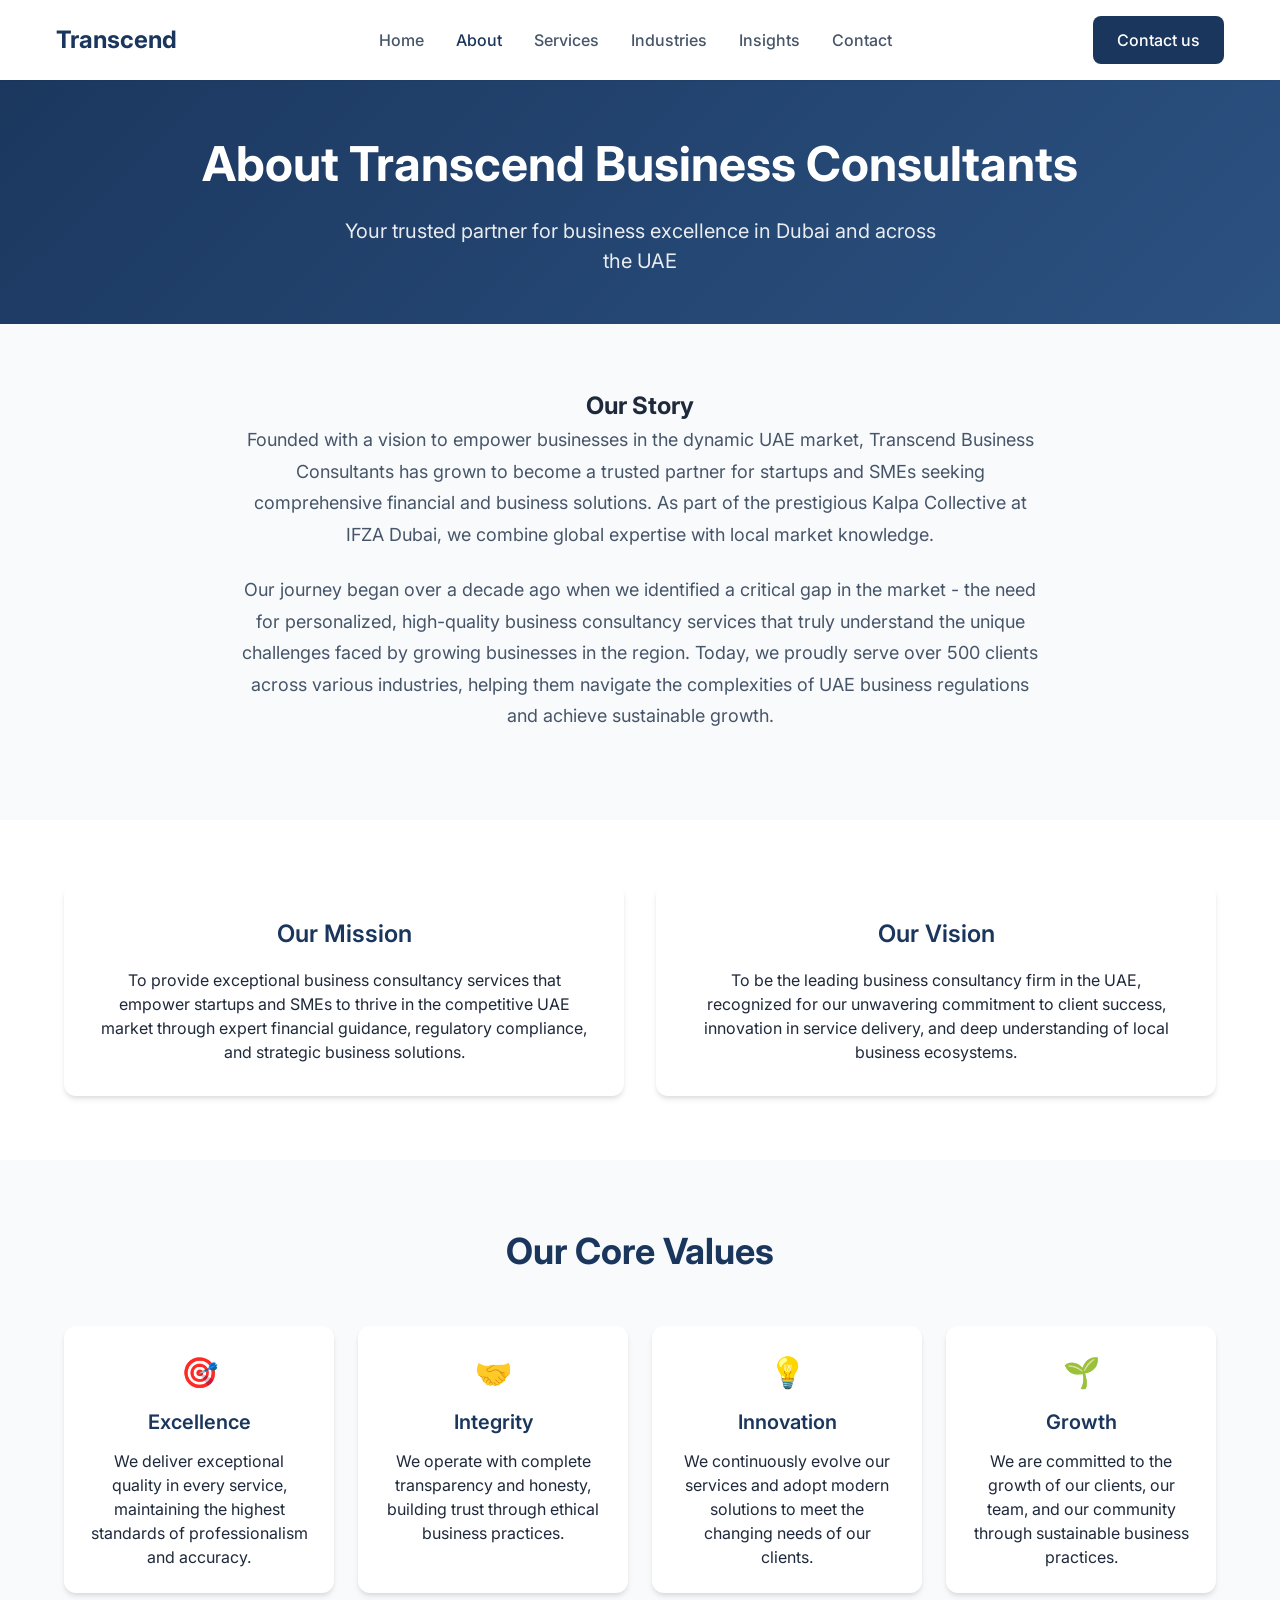
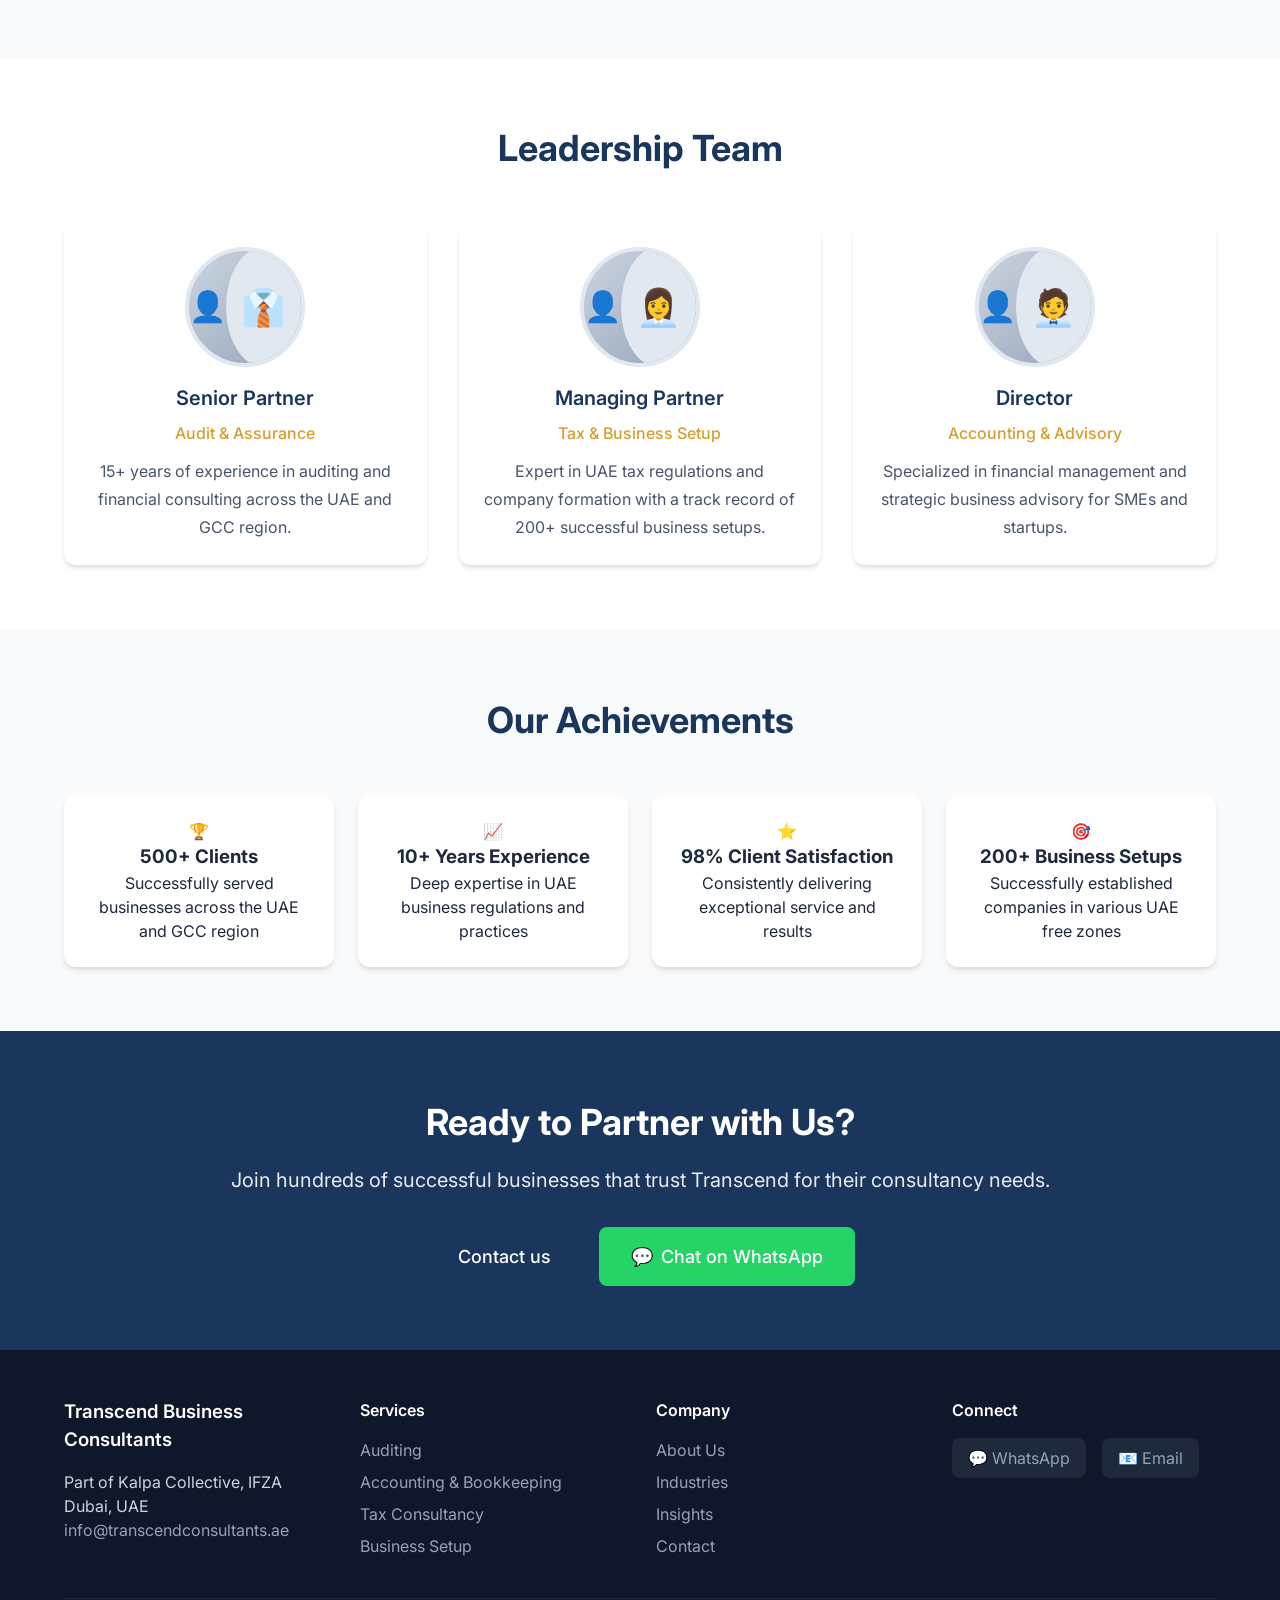
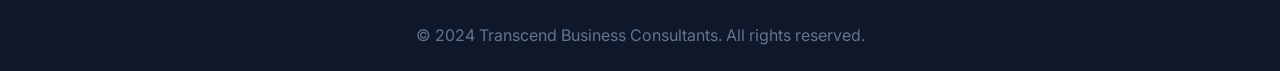
==== about.html @ 39ca87af "Initial commit - Transcend Business Consultants website" ====
<!DOCTYPE html>
<html lang="en">
<head>
    <meta charset="UTF-8">
    <meta name="viewport" content="width=device-width, initial-scale=1.0">
    <title>About Us - Transcend Business Consultants</title>
    <meta name="description" content="Learn about Transcend Business Consultants - your trusted partner for auditing, accounting, tax consultancy, and business setup services in Dubai, UAE.">
    <link rel="stylesheet" href="styles.css">
    <link rel="preconnect" href="https://fonts.googleapis.com">
    <link rel="preconnect" href="https://fonts.gstatic.com" crossorigin>
    <link href="https://fonts.googleapis.com/css2?family=Inter:wght@300;400;500;600;700&display=swap" rel="stylesheet">
</head>
<body>
    <header class="header">
        <nav class="nav">
            <div class="nav-container">
                <div class="nav-logo">
                    <a href="index.html">Transcend</a>
                </div>
                <ul class="nav-menu">
                    <li><a href="index.html" class="nav-link">Home</a></li>
                    <li><a href="about.html" class="nav-link active">About</a></li>
                    <li><a href="services.html" class="nav-link">Services</a></li>
                    <li><a href="industries.html" class="nav-link">Industries</a></li>
                    <li><a href="insights.html" class="nav-link">Insights</a></li>
                    <li><a href="contact.html" class="nav-link">Contact</a></li>
                </ul>
                <div class="nav-cta">
                    <a href="contact.html" class="btn btn-primary">Contact us</a>
                </div>
                <div class="nav-toggle">
                    <span></span>
                    <span></span>
                    <span></span>
                </div>
            </div>
        </nav>
    </header>

    <main>
        <section class="page-hero">
            <div class="container">
                <h1 class="page-title">About Transcend Business Consultants</h1>
                <p class="page-subtitle">Your trusted partner for business excellence in Dubai and across the UAE</p>
            </div>
        </section>

        <section class="about-story">
            <div class="container">
                <div class="about-content">
                    <h2>Our Story</h2>
                    <p>Founded with a vision to empower businesses in the dynamic UAE market, Transcend Business Consultants has grown to become a trusted partner for startups and SMEs seeking comprehensive financial and business solutions. As part of the prestigious Kalpa Collective at IFZA Dubai, we combine global expertise with local market knowledge.</p>
                    <p>Our journey began over a decade ago when we identified a critical gap in the market - the need for personalized, high-quality business consultancy services that truly understand the unique challenges faced by growing businesses in the region. Today, we proudly serve over 500 clients across various industries, helping them navigate the complexities of UAE business regulations and achieve sustainable growth.</p>
                </div>
            </div>
        </section>

        <section class="mission-vision">
            <div class="container">
                <div class="mission-vision-grid">
                    <div class="mission-card">
                        <h3>Our Mission</h3>
                        <p>To provide exceptional business consultancy services that empower startups and SMEs to thrive in the competitive UAE market through expert financial guidance, regulatory compliance, and strategic business solutions.</p>
                    </div>
                    <div class="vision-card">
                        <h3>Our Vision</h3>
                        <p>To be the leading business consultancy firm in the UAE, recognized for our unwavering commitment to client success, innovation in service delivery, and deep understanding of local business ecosystems.</p>
                    </div>
                </div>
            </div>
        </section>

        <section class="values">
            <div class="container">
                <h2 class="section-title">Our Core Values</h2>
                <div class="values-grid">
                    <div class="value-card">
                        <div class="value-icon">🎯</div>
                        <h3>Excellence</h3>
                        <p>We deliver exceptional quality in every service, maintaining the highest standards of professionalism and accuracy.</p>
                    </div>
                    <div class="value-card">
                        <div class="value-icon">🤝</div>
                        <h3>Integrity</h3>
                        <p>We operate with complete transparency and honesty, building trust through ethical business practices.</p>
                    </div>
                    <div class="value-card">
                        <div class="value-icon">💡</div>
                        <h3>Innovation</h3>
                        <p>We continuously evolve our services and adopt modern solutions to meet the changing needs of our clients.</p>
                    </div>
                    <div class="value-card">
                        <div class="value-icon">🌱</div>
                        <h3>Growth</h3>
                        <p>We are committed to the growth of our clients, our team, and our community through sustainable business practices.</p>
                    </div>
                </div>
            </div>
        </section>

        <section class="team">
            <div class="container">
                <h2 class="section-title">Leadership Team</h2>
                <div class="team-grid">
                    <div class="team-member">
                        <div class="member-photo">
                            <div class="photo-placeholder">👔</div>
                        </div>
                        <h3>Senior Partner</h3>
                        <p class="member-title">Audit & Assurance</p>
                        <p class="member-bio">15+ years of experience in auditing and financial consulting across the UAE and GCC region.</p>
                    </div>
                    <div class="team-member">
                        <div class="member-photo">
                            <div class="photo-placeholder">👩‍💼</div>
                        </div>
                        <h3>Managing Partner</h3>
                        <p class="member-title">Tax & Business Setup</p>
                        <p class="member-bio">Expert in UAE tax regulations and company formation with a track record of 200+ successful business setups.</p>
                    </div>
                    <div class="team-member">
                        <div class="member-photo">
                            <div class="photo-placeholder">🧑‍💼</div>
                        </div>
                        <h3>Director</h3>
                        <p class="member-title">Accounting & Advisory</p>
                        <p class="member-bio">Specialized in financial management and strategic business advisory for SMEs and startups.</p>
                    </div>
                </div>
            </div>
        </section>

        <section class="achievements">
            <div class="container">
                <h2 class="section-title">Our Achievements</h2>
                <div class="achievements-grid">
                    <div class="achievement">
                        <div class="achievement-icon">🏆</div>
                        <h3>500+ Clients</h3>
                        <p>Successfully served businesses across the UAE and GCC region</p>
                    </div>
                    <div class="achievement">
                        <div class="achievement-icon">📈</div>
                        <h3>10+ Years Experience</h3>
                        <p>Deep expertise in UAE business regulations and practices</p>
                    </div>
                    <div class="achievement">
                        <div class="achievement-icon">⭐</div>
                        <h3>98% Client Satisfaction</h3>
                        <p>Consistently delivering exceptional service and results</p>
                    </div>
                    <div class="achievement">
                        <div class="achievement-icon">🎯</div>
                        <h3>200+ Business Setups</h3>
                        <p>Successfully established companies in various UAE free zones</p>
                    </div>
                </div>
            </div>
        </section>

        <section class="cta-section">
            <div class="container">
                <div class="cta-content">
                    <h2>Ready to Partner with Us?</h2>
                    <p>Join hundreds of successful businesses that trust Transcend for their consultancy needs.</p>
                    <div class="cta-buttons">
                        <a href="contact.html" class="btn btn-primary btn-large">Contact us</a>
                        <a href="https://wa.me/971508720841" class="btn btn-whatsapp btn-large" target="_blank">
                            <span class="whatsapp-icon">💬</span> Chat on WhatsApp
                        </a>
                    </div>
                </div>
            </div>
        </section>
    </main>

    <footer class="footer">
        <div class="container">
            <div class="footer-content">
                <div class="footer-section">
                    <h3>Transcend Business Consultants</h3>
                    <p>Part of Kalpa Collective, IFZA<br>Dubai, UAE</p>
                    <div class="footer-contact">
                        <a href="mailto:info@transcendconsultants.ae">info@transcendconsultants.ae</a>
                    </div>
                </div>
                <div class="footer-section">
                    <h4>Services</h4>
                    <ul>
                        <li><a href="services.html#auditing">Auditing</a></li>
                        <li><a href="services.html#accounting">Accounting & Bookkeeping</a></li>
                        <li><a href="services.html#tax">Tax Consultancy</a></li>
                        <li><a href="services.html#business-setup">Business Setup</a></li>
                    </ul>
                </div>
                <div class="footer-section">
                    <h4>Company</h4>
                    <ul>
                        <li><a href="about.html">About Us</a></li>
                        <li><a href="industries.html">Industries</a></li>
                        <li><a href="insights.html">Insights</a></li>
                        <li><a href="contact.html">Contact</a></li>
                    </ul>
                </div>
                <div class="footer-section">
                    <h4>Connect</h4>
                    <div class="social-links">
                        <a href="https://wa.me/971508720841" class="social-link" target="_blank">💬 WhatsApp</a>
                        <a href="mailto:info@transcendconsultants.ae" class="social-link">📧 Email</a>
                    </div>
                </div>
            </div>
            <div class="footer-bottom">
                <p>&copy; 2024 Transcend Business Consultants. All rights reserved.</p>
            </div>
        </div>
    </footer>

    <script src="script.js"></script>
</body>
</html>
---- styles.css ----
/* Design System - Transcend Business Consultants */

/* CSS Variables */
:root {
  /* Colors - Premium Corporate Palette */
  --primary-color: #1a365d; /* Deep blue - professional and trustworthy */
  --primary-light: #2c5282;
  --primary-dark: #0f1e3d;
  
  --secondary-color: #d69e2e; /* Gold accent - premium quality */
  --secondary-light: #f7d060;
  --secondary-dark: #b7791f;
  
  --neutral-50: #f8fafc;
  --neutral-100: #f1f5f9;
  --neutral-200: #e2e8f0;
  --neutral-300: #cbd5e1;
  --neutral-400: #94a3b8;
  --neutral-500: #64748b;
  --neutral-600: #475569;
  --neutral-700: #334155;
  --neutral-800: #1e293b;
  --neutral-900: #0f172a;
  
  --white: #ffffff;
  --black: #000000;
  
  /* Typography */
  --font-family: 'Inter', -apple-system, BlinkMacSystemFont, 'Segoe UI', Roboto, sans-serif;
  
  --font-size-xs: 0.75rem;    /* 12px */
  --font-size-sm: 0.875rem;   /* 14px */
  --font-size-base: 1rem;     /* 16px */
  --font-size-lg: 1.125rem;   /* 18px */
  --font-size-xl: 1.25rem;    /* 20px */
  --font-size-2xl: 1.5rem;    /* 24px */
  --font-size-3xl: 1.875rem;  /* 30px */
  --font-size-4xl: 2.25rem;   /* 36px */
  --font-size-5xl: 3rem;      /* 48px */
  --font-size-6xl: 3.75rem;   /* 60px */
  
  --font-weight-light: 300;
  --font-weight-normal: 400;
  --font-weight-medium: 500;
  --font-weight-semibold: 600;
  --font-weight-bold: 700;
  
  --line-height-tight: 1.25;
  --line-height-normal: 1.5;
  --line-height-relaxed: 1.75;
  
  /* Spacing */
  --space-1: 0.25rem;   /* 4px */
  --space-2: 0.5rem;    /* 8px */
  --space-3: 0.75rem;   /* 12px */
  --space-4: 1rem;      /* 16px */
  --space-5: 1.25rem;   /* 20px */
  --space-6: 1.5rem;    /* 24px */
  --space-8: 2rem;      /* 32px */
  --space-10: 2.5rem;   /* 40px */
  --space-12: 3rem;     /* 48px */
  --space-16: 4rem;     /* 64px */
  --space-20: 5rem;     /* 80px */
  --space-24: 6rem;     /* 96px */
  
  /* Border Radius */
  --radius-sm: 0.25rem;
  --radius-md: 0.5rem;
  --radius-lg: 0.75rem;
  --radius-xl: 1rem;
  
  /* Shadows */
  --shadow-sm: 0 1px 2px 0 rgba(0, 0, 0, 0.05);
  --shadow-md: 0 4px 6px -1px rgba(0, 0, 0, 0.1), 0 2px 4px -1px rgba(0, 0, 0, 0.06);
  --shadow-lg: 0 10px 15px -3px rgba(0, 0, 0, 0.1), 0 4px 6px -2px rgba(0, 0, 0, 0.05);
  --shadow-xl: 0 20px 25px -5px rgba(0, 0, 0, 0.1), 0 10px 10px -5px rgba(0, 0, 0, 0.04);
  
  /* Transitions */
  --transition-fast: 150ms ease-in-out;
  --transition-normal: 250ms ease-in-out;
  --transition-slow: 350ms ease-in-out;
}

/* Reset and Base Styles */
* {
  margin: 0;
  padding: 0;
  box-sizing: border-box;
}

html {
  scroll-behavior: smooth;
}

body {
  font-family: var(--font-family);
  font-size: var(--font-size-base);
  font-weight: var(--font-weight-normal);
  line-height: var(--line-height-normal);
  color: var(--neutral-800);
  background-color: var(--white);
}

/* Container */
.container {
  max-width: 1200px;
  margin: 0 auto;
  padding: 0 var(--space-4);
}

/* Header & Navigation */
.header {
  background: var(--white);
  box-shadow: var(--shadow-sm);
  position: fixed;
  top: 0;
  left: 0;
  right: 0;
  z-index: 1000;
}

.nav {
  padding: var(--space-4) 0;
}

.nav-container {
  max-width: 1200px;
  margin: 0 auto;
  padding: 0 var(--space-4);
  display: flex;
  align-items: center;
  justify-content: space-between;
}

.nav-logo a {
  font-size: var(--font-size-2xl);
  font-weight: var(--font-weight-bold);
  color: var(--primary-color);
  text-decoration: none;
}

.nav-menu {
  display: flex;
  list-style: none;
  gap: var(--space-8);
}

.nav-link {
  color: var(--neutral-600);
  text-decoration: none;
  font-weight: var(--font-weight-medium);
  transition: color var(--transition-fast);
}

.nav-link:hover,
.nav-link.active {
  color: var(--primary-color);
}

.nav-cta {
  display: none;
}

.nav-toggle {
  display: none;
  flex-direction: column;
  gap: var(--space-1);
  cursor: pointer;
}

.nav-toggle span {
  width: 24px;
  height: 2px;
  background: var(--neutral-700);
  transition: all var(--transition-fast);
}

/* Buttons */
.btn {
  display: inline-flex;
  align-items: center;
  justify-content: center;
  padding: var(--space-3) var(--space-6);
  border-radius: var(--radius-md);
  font-weight: var(--font-weight-medium);
  text-decoration: none;
  transition: all var(--transition-normal);
  cursor: pointer;
  border: none;
  font-size: var(--font-size-base);
}

.btn-primary {
  background: var(--primary-color);
  color: var(--white);
}

.btn-primary:hover {
  background: var(--primary-light);
  transform: translateY(-1px);
  box-shadow: var(--shadow-md);
}

.btn-outline {
  background: transparent;
  color: var(--white);
  border: 2px solid var(--white);
  text-shadow: 1px 1px 2px rgba(0, 0, 0, 0.5);
}

.btn-outline:hover {
  background: var(--white);
  color: var(--primary-color);
  text-shadow: none;
}

.btn-whatsapp {
  background: #25d366;
  color: var(--white);
}

.btn-whatsapp:hover {
  background: #128c7e;
  transform: translateY(-1px);
  box-shadow: var(--shadow-md);
}

.btn-large {
  padding: var(--space-4) var(--space-8);
  font-size: var(--font-size-lg);
}

.whatsapp-icon {
  margin-right: var(--space-2);
}

/* Hero Section with Background Image */
.hero {
  position: relative;
  padding: calc(var(--space-24) + var(--space-8)) 0 var(--space-16);
  min-height: 600px;
  display: flex;
  align-items: center;
}

.hero-background {
  position: absolute;
  top: 0;
  left: 0;
  right: 0;
  bottom: 0;
  z-index: -2;
}

.hero-image {
  width: 100%;
  height: 100%;
  object-fit: cover;
  position: absolute;
  top: 0;
  left: 0;
}

/* Fallback for missing hero image */
.hero-background:not(:has(.hero-image)) {
  background: linear-gradient(135deg, var(--primary-color) 0%, var(--primary-light) 100%);
}

.hero-overlay {
  position: absolute;
  top: 0;
  left: 0;
  right: 0;
  bottom: 0;
  background: linear-gradient(135deg, rgba(0, 0, 0, 0.7) 0%, rgba(0, 0, 0, 0.5) 100%);
  z-index: -1;
}

.hero-content {
  text-align: center;
  margin-bottom: var(--space-12);
  position: relative;
  z-index: 2;
}

.hero-title {
  font-size: var(--font-size-5xl);
  font-weight: var(--font-weight-bold);
  color: var(--white);
  line-height: var(--line-height-tight);
  margin-bottom: var(--space-6);
  max-width: 800px;
  margin-left: auto;
  margin-right: auto;
  text-shadow: 2px 2px 4px rgba(0, 0, 0, 0.5);
}

.hero-subtitle {
  font-size: var(--font-size-xl);
  color: var(--white);
  line-height: var(--line-height-relaxed);
  margin-bottom: var(--space-8);
  max-width: 600px;
  margin-left: auto;
  margin-right: auto;
  text-shadow: 1px 1px 2px rgba(0, 0, 0, 0.5);
}

.hero-cta {
  display: flex;
  gap: var(--space-4);
  justify-content: center;
  flex-wrap: wrap;
}

.hero-stats {
  display: grid;
  grid-template-columns: repeat(auto-fit, minmax(200px, 1fr));
  gap: var(--space-8);
  margin-top: var(--space-16);
  position: relative;
  z-index: 2;
}

.stat {
  text-align: center;
  background: rgba(0, 0, 0, 0.6);
  padding: var(--space-6);
  border-radius: var(--radius-lg);
  backdrop-filter: blur(10px);
  border: 1px solid rgba(255, 255, 255, 0.1);
}

.stat-number {
  font-size: var(--font-size-4xl);
  font-weight: var(--font-weight-bold);
  color: var(--secondary-color);
  margin-bottom: var(--space-2);
  text-shadow: 1px 1px 2px rgba(0, 0, 0, 0.5);
}

.stat-label {
  font-size: var(--font-size-base);
  color: var(--white);
  font-weight: var(--font-weight-medium);
  text-shadow: 1px 1px 2px rgba(0, 0, 0, 0.5);
}

/* Section Styles */
section {
  padding: var(--space-16) 0;
}

.section-title {
  font-size: var(--font-size-4xl);
  font-weight: var(--font-weight-bold);
  color: var(--primary-color);
  text-align: center;
  margin-bottom: var(--space-12);
}

/* Services Preview */
.services-preview {
  background: var(--neutral-50);
}

.services-grid {
  display: grid;
  grid-template-columns: repeat(auto-fit, minmax(280px, 1fr));
  gap: var(--space-8);
}

.service-card {
  background: var(--white);
  padding: var(--space-8);
  border-radius: var(--radius-lg);
  box-shadow: var(--shadow-md);
  text-align: center;
  transition: transform var(--transition-normal), box-shadow var(--transition-normal);
}

.service-card:hover {
  transform: translateY(-4px);
  box-shadow: var(--shadow-xl);
}

.service-icon {
  font-size: var(--font-size-4xl);
  margin-bottom: var(--space-4);
}

.service-card h3 {
  font-size: var(--font-size-xl);
  font-weight: var(--font-weight-semibold);
  color: var(--primary-color);
  margin-bottom: var(--space-4);
}

.service-card p {
  color: var(--neutral-600);
  margin-bottom: var(--space-6);
  line-height: var(--line-height-relaxed);
}

.service-link {
  color: var(--primary-color);
  text-decoration: none;
  font-weight: var(--font-weight-medium);
  transition: color var(--transition-fast);
}

.service-link:hover {
  color: var(--primary-light);
}

/* Why Choose Section */
.why-choose {
  background: var(--white);
}

.features-grid {
  display: grid;
  grid-template-columns: repeat(auto-fit, minmax(250px, 1fr));
  gap: var(--space-8);
}

.feature h3 {
  font-size: var(--font-size-xl);
  font-weight: var(--font-weight-semibold);
  color: var(--primary-color);
  margin-bottom: var(--space-3);
}

.feature p {
  color: var(--neutral-600);
  line-height: var(--line-height-relaxed);
}

/* CTA Section */
.cta-section {
  background: var(--primary-color);
  color: var(--white);
  text-align: center;
}

.cta-section .section-title {
  color: var(--white);
}

.cta-content h2 {
  font-size: var(--font-size-4xl);
  margin-bottom: var(--space-4);
}

.cta-content p {
  font-size: var(--font-size-xl);
  margin-bottom: var(--space-8);
  opacity: 0.9;
}

.cta-buttons {
  display: flex;
  gap: var(--space-4);
  justify-content: center;
  flex-wrap: wrap;
}

/* Footer */
.footer {
  background: var(--neutral-900);
  color: var(--neutral-300);
  padding: var(--space-12) 0 var(--space-6);
}

.footer-content {
  display: grid;
  grid-template-columns: repeat(auto-fit, minmax(250px, 1fr));
  gap: var(--space-8);
  margin-bottom: var(--space-8);
}

.footer-section h3,
.footer-section h4 {
  color: var(--white);
  margin-bottom: var(--space-4);
  font-weight: var(--font-weight-semibold);
}

.footer-section ul {
  list-style: none;
}

.footer-section ul li {
  margin-bottom: var(--space-2);
}

.footer-section a {
  color: var(--neutral-400);
  text-decoration: none;
  transition: color var(--transition-fast);
}

.footer-section a:hover {
  color: var(--secondary-color);
}

.footer-contact a {
  display: block;
  margin-bottom: var(--space-2);
}

.social-links {
  display: flex;
  gap: var(--space-4);
}

.social-link {
  padding: var(--space-2) var(--space-4);
  background: var(--neutral-800);
  border-radius: var(--radius-md);
  transition: background var(--transition-fast);
}

.social-link:hover {
  background: var(--secondary-color);
  color: var(--white);
}

.footer-bottom {
  border-top: 1px solid var(--neutral-800);
  padding-top: var(--space-6);
  text-align: center;
  color: var(--neutral-500);
}

/* Page Hero */
.page-hero {
  padding: calc(var(--space-24) + var(--space-8)) 0 var(--space-12);
  background: linear-gradient(135deg, var(--primary-color) 0%, var(--primary-light) 100%);
  color: var(--white);
  text-align: center;
}

.page-title {
  font-size: var(--font-size-5xl);
  font-weight: var(--font-weight-bold);
  margin-bottom: var(--space-4);
}

.page-subtitle {
  font-size: var(--font-size-xl);
  opacity: 0.9;
  max-width: 600px;
  margin: 0 auto;
}

/* About Page Styles */
.about-story {
  padding: var(--space-16) 0;
  background: var(--neutral-50);
}

.about-content {
  max-width: 800px;
  margin: 0 auto;
  text-align: center;
}

.about-content p {
  font-size: var(--font-size-lg);
  line-height: var(--line-height-relaxed);
  color: var(--neutral-600);
  margin-bottom: var(--space-6);
}

.mission-vision {
  padding: var(--space-16) 0;
}

.mission-vision-grid {
  display: grid;
  grid-template-columns: repeat(auto-fit, minmax(300px, 1fr));
  gap: var(--space-8);
}

.mission-card,
.vision-card {
  background: var(--white);
  padding: var(--space-8);
  border-radius: var(--radius-lg);
  box-shadow: var(--shadow-md);
  text-align: center;
}

.mission-card h3,
.vision-card h3 {
  font-size: var(--font-size-2xl);
  font-weight: var(--font-weight-semibold);
  color: var(--primary-color);
  margin-bottom: var(--space-4);
}

.values {
  padding: var(--space-16) 0;
  background: var(--neutral-50);
}

.values-grid {
  display: grid;
  grid-template-columns: repeat(auto-fit, minmax(250px, 1fr));
  gap: var(--space-6);
}

.value-card {
  background: var(--white);
  padding: var(--space-6);
  border-radius: var(--radius-lg);
  box-shadow: var(--shadow-md);
  text-align: center;
  transition: transform var(--transition-normal);
}

.value-card:hover {
  transform: translateY(-4px);
}

.value-icon {
  font-size: var(--font-size-4xl);
  margin-bottom: var(--space-4);
}

.value-card h3 {
  font-size: var(--font-size-xl);
  font-weight: var(--font-weight-semibold);
  color: var(--primary-color);
  margin-bottom: var(--space-3);
}

.team {
  padding: var(--space-16) 0;
}

.team-grid {
  display: grid;
  grid-template-columns: repeat(auto-fit, minmax(300px, 1fr));
  gap: var(--space-8);
}

.team-member {
  background: var(--white);
  padding: var(--space-6);
  border-radius: var(--radius-lg);
  box-shadow: var(--shadow-md);
  text-align: center;
}

.member-photo {
  margin-bottom: var(--space-4);
  width: 120px;
  height: 120px;
  margin-left: auto;
  margin-right: auto;
  overflow: hidden;
  border-radius: 50%;
  border: 4px solid var(--neutral-200);
  background: linear-gradient(135deg, var(--neutral-300) 0%, var(--neutral-400) 100%);
  display: flex;
  align-items: center;
  justify-content: center;
  color: var(--neutral-600);
  font-size: var(--font-size-3xl);
}

.member-img {
  width: 100%;
  height: 100%;
  object-fit: cover;
}

/* Fallback for missing team images */
.member-photo:not(:has(.member-img))::before {
  content: "👤";
  color: var(--neutral-600);
  font-size: var(--font-size-3xl);
}

.photo-placeholder {
  width: 120px;
  height: 120px;
  background: var(--neutral-200);
  border-radius: 50%;
  display: flex;
  align-items: center;
  justify-content: center;
  font-size: var(--font-size-4xl);
  margin: 0 auto;
}

.team-member h3 {
  font-size: var(--font-size-xl);
  font-weight: var(--font-weight-semibold);
  color: var(--primary-color);
  margin-bottom: var(--space-2);
}

.member-title {
  color: var(--secondary-color);
  font-weight: var(--font-weight-medium);
  margin-bottom: var(--space-3);
}

.member-bio {
  color: var(--neutral-600);
  line-height: var(--line-height-relaxed);
}

.achievements {
  padding: var(--space-16) 0;
  background: var(--neutral-50);
}

.achievements-grid {
  display: grid;
  grid-template-columns: repeat(auto-fit, minmax(200px, 1fr));
  gap: var(--space-6);
}

.achievement {
  text-align: center;
  background: var(--white);
  padding: var(--space-6);
  border-radius: var(--radius-lg);
  box-shadow: var(--shadow-md);
}

.achievement-number {
  font-size: var(--font-size-4xl);
  font-weight: var(--font-weight-bold);
  color: var(--secondary-color);
  margin-bottom: var(--space-2);
}

.achievement-label {
  color: var(--neutral-600);
  font-weight: var(--font-weight-medium);
}

/* Services Page Styles */
.services-overview {
  padding: var(--space-12) 0;
  background: var(--neutral-50);
}

.services-intro {
  text-align: center;
  max-width: 800px;
  margin: 0 auto;
}

.services-intro p {
  font-size: var(--font-size-lg);
  line-height: var(--line-height-relaxed);
  color: var(--neutral-600);
}

.service-detail {
  padding: var(--space-16) 0;
}

.service-detail:nth-child(even) {
  background: var(--neutral-50);
}

.service-detail-content {
  display: grid;
  grid-template-columns: 2fr 1fr;
  gap: var(--space-12);
  align-items: start;
}

.service-icon-large {
  font-size: var(--font-size-6xl);
  margin-bottom: var(--space-4);
  text-align: center;
}

.service-info h2 {
  font-size: var(--font-size-3xl);
  font-weight: var(--font-weight-bold);
  color: var(--primary-color);
  margin-bottom: var(--space-4);
}

.service-info p {
  font-size: var(--font-size-lg);
  line-height: var(--line-height-relaxed);
  color: var(--neutral-600);
  margin-bottom: var(--space-6);
}

.service-info h3 {
  font-size: var(--font-size-xl);
  font-weight: var(--font-weight-semibold);
  color: var(--primary-color);
  margin-bottom: var(--space-3);
}

.service-features,
.service-benefits {
  list-style: none;
  margin-bottom: var(--space-6);
}

.service-features li,
.service-benefits li {
  padding: var(--space-2) 0;
  color: var(--neutral-600);
  line-height: var(--line-height-relaxed);
}

.service-benefits li {
  color: var(--primary-color);
  font-weight: var(--font-weight-medium);
}

.service-cta {
  background: var(--primary-color);
  color: var(--white);
  padding: var(--space-8);
  border-radius: var(--radius-lg);
  text-align: center;
}

.service-cta h3 {
  font-size: var(--font-size-xl);
  margin-bottom: var(--space-3);
}

.service-cta p {
  margin-bottom: var(--space-6);
  opacity: 0.9;
}

.service-cta .btn {
  background: var(--white);
  color: var(--primary-color);
}

.service-cta .btn:hover {
  background: var(--neutral-100);
}

.process {
  padding: var(--space-16) 0;
  background: var(--neutral-50);
}

.process-steps {
  display: grid;
  grid-template-columns: repeat(auto-fit, minmax(250px, 1fr));
  gap: var(--space-8);
}

.step {
  text-align: center;
  position: relative;
}

.step-number {
  width: 60px;
  height: 60px;
  background: var(--primary-color);
  color: var(--white);
  border-radius: 50%;
  display: flex;
  align-items: center;
  justify-content: center;
  font-size: var(--font-size-xl);
  font-weight: var(--font-weight-bold);
  margin: 0 auto var(--space-4);
}

.step h3 {
  font-size: var(--font-size-xl);
  font-weight: var(--font-weight-semibold);
  color: var(--primary-color);
  margin-bottom: var(--space-3);
}

.step p {
  color: var(--neutral-600);
  line-height: var(--line-height-relaxed);
}

/* Industries Page Styles */
.industries-intro {
  padding: var(--space-12) 0;
  background: var(--neutral-50);
}

.industries-content {
  text-align: center;
  max-width: 800px;
  margin: 0 auto;
}

.industries-content p {
  font-size: var(--font-size-lg);
  line-height: var(--line-height-relaxed);
  color: var(--neutral-600);
}

.industries-grid {
  padding: var(--space-16) 0;
}

.industry-cards {
  display: grid;
  grid-template-columns: repeat(auto-fit, minmax(350px, 1fr));
  gap: var(--space-8);
}

.industry-card {
  background: var(--white);
  padding: var(--space-8);
  border-radius: var(--radius-lg);
  box-shadow: var(--shadow-md);
  transition: transform var(--transition-normal);
}

.industry-card:hover {
  transform: translateY(-4px);
  box-shadow: var(--shadow-xl);
}

.industry-icon {
  font-size: var(--font-size-4xl);
  margin-bottom: var(--space-4);
  text-align: center;
}

.industry-card h3 {
  font-size: var(--font-size-xl);
  font-weight: var(--font-weight-semibold);
  color: var(--primary-color);
  margin-bottom: var(--space-4);
}

.industry-card p {
  color: var(--neutral-600);
  line-height: var(--line-height-relaxed);
  margin-bottom: var(--space-6);
}

.industry-services {
  list-style: none;
  margin-bottom: var(--space-6);
}

.industry-services li {
  padding: var(--space-1) 0;
  color: var(--neutral-600);
  font-size: var(--font-size-sm);
}

.industry-link {
  color: var(--primary-color);
  text-decoration: none;
  font-weight: var(--font-weight-medium);
  transition: color var(--transition-fast);
}

.industry-link:hover {
  color: var(--primary-light);
}

.industry-approach {
  padding: var(--space-16) 0;
  background: var(--neutral-50);
}

.approach-grid {
  display: grid;
  grid-template-columns: repeat(auto-fit, minmax(250px, 1fr));
  gap: var(--space-8);
}

.approach-step {
  text-align: center;
}

.approach-number {
  width: 60px;
  height: 60px;
  background: var(--secondary-color);
  color: var(--white);
  border-radius: 50%;
  display: flex;
  align-items: center;
  justify-content: center;
  font-size: var(--font-size-xl);
  font-weight: var(--font-weight-bold);
  margin: 0 auto var(--space-4);
}

.approach-step h3 {
  font-size: var(--font-size-xl);
  font-weight: var(--font-weight-semibold);
  color: var(--primary-color);
  margin-bottom: var(--space-3);
}

.approach-step p {
  color: var(--neutral-600);
  line-height: var(--line-height-relaxed);
}

.industry-stats {
  padding: var(--space-16) 0;
}

.stats-grid {
  display: grid;
  grid-template-columns: repeat(auto-fit, minmax(200px, 1fr));
  gap: var(--space-6);
}

.stat-item {
  text-align: center;
  background: var(--white);
  padding: var(--space-6);
  border-radius: var(--radius-lg);
  box-shadow: var(--shadow-md);
}

/* Pricing Page Styles */
.pricing-intro {
  padding: var(--space-12) 0;
  background: var(--neutral-50);
}

.pricing-content {
  text-align: center;
  max-width: 800px;
  margin: 0 auto;
}

.pricing-content p {
  font-size: var(--font-size-lg);
  line-height: var(--line-height-relaxed);
  color: var(--neutral-600);
}

.pricing-packages {
  padding: var(--space-16) 0;
}

.pricing-grid {
  display: grid;
  grid-template-columns: repeat(auto-fit, minmax(320px, 1fr));
  gap: var(--space-8);
  margin-bottom: var(--space-12);
}

.pricing-card {
  background: var(--white);
  border-radius: var(--radius-lg);
  box-shadow: var(--shadow-md);
  padding: var(--space-8);
  position: relative;
  transition: transform var(--transition-normal);
}

.pricing-card:hover {
  transform: translateY(-4px);
  box-shadow: var(--shadow-xl);
}

.pricing-card.featured {
  border: 2px solid var(--secondary-color);
  transform: scale(1.05);
}

.pricing-badge {
  position: absolute;
  top: -12px;
  left: 50%;
  transform: translateX(-50%);
  background: var(--secondary-color);
  color: var(--white);
  padding: var(--space-2) var(--space-4);
  border-radius: var(--radius-md);
  font-size: var(--font-size-sm);
  font-weight: var(--font-weight-medium);
}

.pricing-header {
  text-align: center;
  margin-bottom: var(--space-6);
}

.pricing-header h3 {
  font-size: var(--font-size-2xl);
  font-weight: var(--font-weight-semibold);
  color: var(--primary-color);
  margin-bottom: var(--space-4);
}

.pricing-price {
  margin-bottom: var(--space-3);
}

.currency {
  font-size: var(--font-size-lg);
  color: var(--neutral-600);
  vertical-align: super;
}

.amount {
  font-size: var(--font-size-4xl);
  font-weight: var(--font-weight-bold);
  color: var(--primary-color);
}

.period {
  color: var(--neutral-600);
  font-size: var(--font-size-base);
}

.pricing-description {
  color: var(--neutral-600);
  margin-bottom: var(--space-6);
}

.pricing-features {
  list-style: none;
  margin-bottom: var(--space-8);
}

.pricing-features li {
  padding: var(--space-2) 0;
  color: var(--neutral-600);
  line-height: var(--line-height-relaxed);
}

.pricing-cta {
  text-align: center;
}

.individual-services {
  padding: var(--space-16) 0;
  background: var(--neutral-50);
}

.services-pricing {
  display: grid;
  grid-template-columns: repeat(auto-fit, minmax(300px, 1fr));
  gap: var(--space-8);
}

.service-pricing-item {
  background: var(--white);
  padding: var(--space-6);
  border-radius: var(--radius-lg);
  box-shadow: var(--shadow-md);
}

.service-pricing-item h3 {
  font-size: var(--font-size-xl);
  font-weight: var(--font-weight-semibold);
  color: var(--primary-color);
  margin-bottom: var(--space-4);
}

.price-range {
  font-size: var(--font-size-2xl);
  font-weight: var(--font-weight-bold);
  color: var(--secondary-color);
  margin-bottom: var(--space-2);
}

.price-note {
  color: var(--neutral-600);
  font-size: var(--font-size-sm);
  margin-bottom: var(--space-4);
}

.service-includes {
  list-style: none;
  margin-bottom: var(--space-6);
}

.service-includes li {
  padding: var(--space-1) 0;
  color: var(--neutral-600);
  font-size: var(--font-size-sm);
}

.service-link {
  color: var(--primary-color);
  text-decoration: none;
  font-weight: var(--font-weight-medium);
  transition: color var(--transition-fast);
}

.service-link:hover {
  color: var(--primary-light);
}

.custom-solutions {
  padding: var(--space-16) 0;
}

.custom-content {
  text-align: center;
  max-width: 800px;
  margin: 0 auto;
}

.custom-benefits {
  display: grid;
  grid-template-columns: repeat(auto-fit, minmax(200px, 1fr));
  gap: var(--space-6);
  margin: var(--space-8) 0;
}

.benefit {
  text-align: center;
}

.benefit h3 {
  font-size: var(--font-size-lg);
  font-weight: var(--font-weight-semibold);
  color: var(--primary-color);
  margin-bottom: var(--space-2);
}

.benefit p {
  color: var(--neutral-600);
}

.value-proposition {
  padding: var(--space-16) 0;
  background: var(--neutral-50);
}

.value-grid {
  display: grid;
  grid-template-columns: repeat(auto-fit, minmax(250px, 1fr));
  gap: var(--space-6);
}

.value-item {
  text-align: center;
  background: var(--white);
  padding: var(--space-6);
  border-radius: var(--radius-lg);
  box-shadow: var(--shadow-md);
}

.value-icon {
  font-size: var(--font-size-3xl);
  margin-bottom: var(--space-3);
}

.value-item h3 {
  font-size: var(--font-size-lg);
  font-weight: var(--font-weight-semibold);
  color: var(--primary-color);
  margin-bottom: var(--space-2);
}

.value-item p {
  color: var(--neutral-600);
  line-height: var(--line-height-relaxed);
}

.faq {
  padding: var(--space-16) 0;
}

.faq-list {
  max-width: 800px;
  margin: 0 auto;
}

.faq-item {
  background: var(--white);
  padding: var(--space-6);
  border-radius: var(--radius-lg);
  box-shadow: var(--shadow-md);
  margin-bottom: var(--space-4);
}

.faq-item h3 {
  font-size: var(--font-size-lg);
  font-weight: var(--font-weight-semibold);
  color: var(--primary-color);
  margin-bottom: var(--space-3);
}

.faq-item p {
  color: var(--neutral-600);
  line-height: var(--line-height-relaxed);
}

/* Insights Page Styles */
.insights-categories {
  padding: var(--space-8) 0;
  background: var(--neutral-50);
}

.category-filters {
  display: flex;
  justify-content: center;
  gap: var(--space-4);
  flex-wrap: wrap;
}

.category-btn {
  padding: var(--space-3) var(--space-6);
  background: var(--white);
  border: 2px solid var(--neutral-300);
  border-radius: var(--radius-md);
  color: var(--neutral-600);
  font-weight: var(--font-weight-medium);
  cursor: pointer;
  transition: all var(--transition-fast);
}

.category-btn:hover,
.category-btn.active {
  background: var(--primary-color);
  color: var(--white);
  border-color: var(--primary-color);
}

.insights-grid {
  padding: var(--space-16) 0;
}

.blog-posts {
  display: grid;
  grid-template-columns: repeat(auto-fit, minmax(280px, 1fr));
  gap: var(--space-6);
}

.blog-post {
  background: var(--white);
  border-radius: var(--radius-lg);
  box-shadow: var(--shadow-md);
  overflow: hidden;
  transition: transform var(--transition-normal);
}

.blog-post:hover {
  transform: translateY(-4px);
  box-shadow: var(--shadow-xl);
}

.post-image {
  height: 200px;
  background: linear-gradient(135deg, var(--neutral-300) 0%, var(--neutral-400) 100%);
  display: flex;
  align-items: center;
  justify-content: center;
  font-size: var(--font-size-4xl);
  overflow: hidden;
}

.post-img {
  width: 100%;
  height: 100%;
  object-fit: cover;
  transition: transform var(--transition-normal);
}

/* Fallback for missing blog images */
.post-image:not(:has(.post-img))::before {
  content: "📰";
  color: var(--neutral-600);
  font-size: var(--font-size-4xl);
}

.blog-post:hover .post-img {
  transform: scale(1.05);
}

.image-placeholder {
  color: var(--neutral-400);
}

.post-content {
  padding: var(--space-6);
}

.post-meta {
  display: flex;
  justify-content: space-between;
  align-items: center;
  margin-bottom: var(--space-4);
}

.post-category {
  background: var(--secondary-color);
  color: var(--white);
  padding: var(--space-1) var(--space-3);
  border-radius: var(--radius-sm);
  font-size: var(--font-size-xs);
  font-weight: var(--font-weight-medium);
}

.post-date {
  color: var(--neutral-500);
  font-size: var(--font-size-sm);
}

.post-content h3 {
  font-size: var(--font-size-xl);
  font-weight: var(--font-weight-semibold);
  color: var(--primary-color);
  margin-bottom: var(--space-3);
}

.post-content h3 a {
  color: inherit;
  text-decoration: none;
  transition: color var(--transition-fast);
}

.post-content h3 a:hover {
  color: var(--primary-light);
}

.post-content p {
  color: var(--neutral-600);
  line-height: var(--line-height-relaxed);
  margin-bottom: var(--space-4);
}

.read-more {
  color: var(--primary-color);
  text-decoration: none;
  font-weight: var(--font-weight-medium);
  transition: color var(--transition-fast);
}

.read-more:hover {
  color: var(--primary-light);
}

.load-more {
  text-align: center;
}

.newsletter {
  padding: var(--space-16) 0;
  background: var(--primary-color);
  color: var(--white);
  text-align: center;
}

.newsletter-content h2 {
  font-size: var(--font-size-3xl);
  margin-bottom: var(--space-4);
}

.newsletter-content p {
  font-size: var(--font-size-lg);
  margin-bottom: var(--space-6);
  opacity: 0.9;
}

.newsletter-form {
  display: flex;
  gap: var(--space-4);
  max-width: 500px;
  margin: 0 auto;
}

.newsletter-form input {
  flex: 1;
  padding: var(--space-3) var(--space-4);
  border: none;
  border-radius: var(--radius-md);
  font-size: var(--font-size-base);
}

.featured-resources {
  padding: var(--space-16) 0;
  background: var(--neutral-50);
}

.resources-grid {
  display: grid;
  grid-template-columns: repeat(auto-fit, minmax(300px, 1fr));
  gap: var(--space-6);
}

.resource-card {
  background: var(--white);
  padding: var(--space-6);
  border-radius: var(--radius-lg);
  box-shadow: var(--shadow-md);
  text-align: center;
  transition: transform var(--transition-normal);
}

.resource-card:hover {
  transform: translateY(-4px);
}

.resource-icon {
  font-size: var(--font-size-4xl);
  margin-bottom: var(--space-4);
}

.resource-card h3 {
  font-size: var(--font-size-xl);
  font-weight: var(--font-weight-semibold);
  color: var(--primary-color);
  margin-bottom: var(--space-3);
}

.resource-card p {
  color: var(--neutral-600);
  margin-bottom: var(--space-4);
}

.resource-link {
  color: var(--primary-color);
  text-decoration: none;
  font-weight: var(--font-weight-medium);
  transition: color var(--transition-fast);
}

.resource-link:hover {
  color: var(--primary-light);
}

/* Contact Page Styles */
.contact-intro {
  padding: var(--space-12) 0;
  background: var(--neutral-50);
}

.contact-content {
  text-align: center;
  max-width: 800px;
  margin: 0 auto;
}

.contact-content p {
  font-size: var(--font-size-lg);
  line-height: var(--line-height-relaxed);
  color: var(--neutral-600);
}

.contact-main {
  padding: var(--space-16) 0;
}

.contact-grid {
  display: grid;
  grid-template-columns: 2fr 1fr;
  gap: var(--space-12);
  align-items: start;
}

.contact-form-section h2,
.contact-info-section h3 {
  font-size: var(--font-size-2xl);
  font-weight: var(--font-weight-bold);
  color: var(--primary-color);
  margin-bottom: var(--space-6);
}

.contact-form {
  background: var(--white);
  padding: var(--space-8);
  border-radius: var(--radius-lg);
  box-shadow: var(--shadow-md);
}

.form-row {
  display: grid;
  grid-template-columns: 1fr 1fr;
  gap: var(--space-4);
}

.form-group {
  margin-bottom: var(--space-6);
}

.form-group label {
  display: block;
  margin-bottom: var(--space-2);
  font-weight: var(--font-weight-medium);
  color: var(--neutral-700);
}

.form-group input,
.form-group select,
.form-group textarea {
  width: 100%;
  padding: var(--space-3);
  border: 2px solid var(--neutral-300);
  border-radius: var(--radius-md);
  font-size: var(--font-size-base);
  transition: border-color var(--transition-fast);
}

.form-group input:focus,
.form-group select:focus,
.form-group textarea:focus {
  outline: none;
  border-color: var(--primary-color);
}

.checkbox-group {
  display: flex;
  align-items: flex-start;
  margin-bottom: var(--space-6);
}

.checkbox-label {
  display: flex;
  align-items: flex-start;
  cursor: pointer;
  font-size: var(--font-size-sm);
  line-height: var(--line-height-relaxed);
  color: var(--neutral-600);
}

.checkbox-label input[type="checkbox"] {
  margin-right: var(--space-2);
  margin-top: var(--space-1);
}

.form-success {
  background: var(--primary-color);
  color: var(--white);
  padding: var(--space-8);
  border-radius: var(--radius-lg);
  text-align: center;
}

.form-success h3 {
  font-size: var(--font-size-xl);
  margin-bottom: var(--space-3);
}

.contact-info-card {
  background: var(--white);
  padding: var(--space-8);
  border-radius: var(--radius-lg);
  box-shadow: var(--shadow-md);
  margin-bottom: var(--space-6);
}

.contact-methods {
  display: flex;
  flex-direction: column;
  gap: var(--space-6);
}

.contact-method {
  display: flex;
  align-items: flex-start;
  gap: var(--space-4);
}

.contact-icon {
  font-size: var(--font-size-2xl);
  min-width: 40px;
  text-align: center;
}

.contact-details h4 {
  font-size: var(--font-size-lg);
  font-weight: var(--font-weight-semibold);
  color: var(--primary-color);
  margin-bottom: var(--space-2);
}

.contact-details a {
  color: var(--primary-color);
  text-decoration: none;
  font-weight: var(--font-weight-medium);
  transition: color var(--transition-fast);
}

.contact-details a:hover {
  color: var(--primary-light);
}

.contact-details p {
  color: var(--neutral-600);
  font-size: var(--font-size-sm);
  margin-top: var(--space-1);
}

.quick-contact {
  background: var(--secondary-color);
  color: var(--white);
  padding: var(--space-6);
  border-radius: var(--radius-lg);
  text-align: center;
  margin-bottom: var(--space-6);
}

.quick-contact h3 {
  font-size: var(--font-size-xl);
  margin-bottom: var(--space-3);
}

.quick-contact .btn {
  background: var(--white);
  color: var(--secondary-color);
}

.quick-contact .btn:hover {
  background: var(--neutral-100);
}

.response-time {
  background: var(--white);
  padding: var(--space-6);
  border-radius: var(--radius-lg);
  box-shadow: var(--shadow-md);
}

.response-time h3 {
  font-size: var(--font-size-lg);
  font-weight: var(--font-weight-semibold);
  color: var(--primary-color);
  margin-bottom: var(--space-4);
}

.response-time ul {
  list-style: none;
}

.response-time li {
  padding: var(--space-2) 0;
  color: var(--neutral-600);
  font-size: var(--font-size-sm);
}

.response-time strong {
  color: var(--neutral-800);
}

.office-hours {
  padding: var(--space-16) 0;
  background: var(--neutral-50);
}

.hours-grid {
  display: grid;
  grid-template-columns: repeat(auto-fit, minmax(300px, 1fr));
  gap: var(--space-8);
}

.hours-card {
  background: var(--white);
  padding: var(--space-6);
  border-radius: var(--radius-lg);
  box-shadow: var(--shadow-md);
}

.hours-card h3 {
  font-size: var(--font-size-xl);
  font-weight: var(--font-weight-semibold);
  color: var(--primary-color);
  margin-bottom: var(--space-4);
}

.hours-list {
  margin-bottom: var(--space-6);
}

.hours-item {
  display: flex;
  justify-content: space-between;
  padding: var(--space-2) 0;
  border-bottom: 1px solid var(--neutral-200);
}

.hours-item:last-child {
  border-bottom: none;
}

.day {
  color: var(--neutral-700);
  font-weight: var(--font-weight-medium);
}

.time {
  color: var(--primary-color);
  font-weight: var(--font-weight-medium);
}

.faq-contact {
  padding: var(--space-16) 0;
}

.faq-contact .faq-list {
  max-width: 1000px;
}

.faq-contact .faq-item {
  background: var(--white);
  padding: var(--space-6);
  border-radius: var(--radius-lg);
  box-shadow: var(--shadow-md);
  margin-bottom: var(--space-4);
}

.faq-contact .faq-item h3 {
  font-size: var(--font-size-lg);
  font-weight: var(--font-weight-semibold);
  color: var(--primary-color);
  margin-bottom: var(--space-3);
}

.faq-contact .faq-item p {
  color: var(--neutral-600);
  line-height: var(--line-height-relaxed);
}

/* Responsive Design */
@media (min-width: 768px) {
  .nav-cta {
    display: block;
  }
  
  .hero-title {
    font-size: var(--font-size-6xl);
  }
  
  .container {
    padding: 0 var(--space-6);
  }
}

@media (max-width: 768px) {
  .nav-menu {
    position: fixed;
    top: 100%;
    left: 0;
    right: 0;
    background: var(--white);
    flex-direction: column;
    padding: var(--space-6);
    box-shadow: var(--shadow-lg);
    transform: translateY(-100%);
    opacity: 0;
    visibility: hidden;
    transition: all var(--transition-normal);
  }
  
  .nav-menu.active {
    transform: translateY(0);
    opacity: 1;
    visibility: visible;
  }
  
  .nav-toggle {
    display: flex;
  }
  
  .nav-toggle.active span:nth-child(1) {
    transform: rotate(45deg) translate(5px, 5px);
  }
  
  .nav-toggle.active span:nth-child(2) {
    opacity: 0;
  }
  
  .nav-toggle.active span:nth-child(3) {
    transform: rotate(-45deg) translate(7px, -6px);
  }
  
  .hero-title {
    font-size: var(--font-size-4xl);
  }
  
  .hero-subtitle {
    font-size: var(--font-size-lg);
  }
  
  .hero-cta {
    flex-direction: column;
    align-items: center;
  }
  
  .cta-buttons {
    flex-direction: column;
    align-items: center;
  }
  
  .section-title {
    font-size: var(--font-size-3xl);
  }
  
  .cta-content h2 {
    font-size: var(--font-size-3xl);
  }
  
  /* Mobile specific adjustments */
  .page-title {
    font-size: var(--font-size-4xl);
  }
  
  .service-detail-content {
    grid-template-columns: 1fr;
    gap: var(--space-6);
  }
  
  .contact-grid {
    grid-template-columns: 1fr;
    gap: var(--space-6);
  }
  
  .form-row {
    grid-template-columns: 1fr;
  }
  
  .newsletter-form {
    flex-direction: column;
  }
  
  .pricing-card.featured {
    transform: none;
  }
}

@media (max-width: 480px) {
  .container {
    padding: 0 var(--space-4);
  }
  
  .hero {
    padding: calc(var(--space-20) + var(--space-4)) 0 var(--space-12);
  }
  
  .hero-title {
    font-size: var(--font-size-3xl);
  }
  
  .services-grid,
  .features-grid {
    grid-template-columns: 1fr;
    gap: var(--space-6);
  }
  
  .service-card {
    padding: var(--space-6);
  }
  
  .industry-cards {
    grid-template-columns: 1fr;
  }
  
  .blog-posts {
    grid-template-columns: 1fr;
  }
  
  .category-filters {
    gap: var(--space-2);
  }
  
  .category-btn {
    font-size: var(--font-size-sm);
    padding: var(--space-2) var(--space-4);
  }
}

/* Blog Article Styles */
.blog-hero {
  padding: calc(var(--space-24) + var(--space-8)) 0 var(--space-16);
  background: linear-gradient(135deg, var(--primary-color) 0%, var(--primary-light) 100%);
  color: var(--white);
}

.blog-breadcrumb {
  margin-bottom: var(--space-6);
  font-size: var(--font-size-sm);
}

.blog-breadcrumb a {
  color: var(--white);
  text-decoration: none;
  opacity: 0.8;
}

.blog-breadcrumb a:hover {
  opacity: 1;
}

.blog-breadcrumb .current {
  opacity: 1;
  font-weight: var(--font-weight-medium);
}

.blog-title {
  font-size: var(--font-size-4xl);
  font-weight: var(--font-weight-bold);
  margin-bottom: var(--space-6);
  line-height: var(--line-height-tight);
}

.blog-meta {
  display: flex;
  gap: var(--space-4);
  flex-wrap: wrap;
  font-size: var(--font-size-sm);
}

.blog-category {
  background: var(--secondary-color);
  color: var(--white);
  padding: var(--space-2) var(--space-4);
  border-radius: var(--radius-full);
  font-weight: var(--font-weight-medium);
}

.blog-date, .blog-read-time {
  opacity: 0.9;
}

.blog-content {
  padding: var(--space-16) 0;
}

.blog-article {
  max-width: 800px;
  margin: 0 auto;
  line-height: var(--line-height-relaxed);
}

.article-intro {
  font-size: var(--font-size-lg);
  color: var(--neutral-600);
  margin-bottom: var(--space-8);
  padding: var(--space-6);
  background: var(--neutral-50);
  border-left: 4px solid var(--primary-color);
  border-radius: var(--radius-md);
}

.blog-article h2 {
  font-size: var(--font-size-3xl);
  font-weight: var(--font-weight-bold);
  color: var(--primary-color);
  margin: var(--space-12) 0 var(--space-6);
  border-bottom: 2px solid var(--neutral-200);
  padding-bottom: var(--space-4);
}

.blog-article h3 {
  font-size: var(--font-size-2xl);
  font-weight: var(--font-weight-semibold);
  color: var(--primary-color);
  margin: var(--space-8) 0 var(--space-4);
}

.blog-article h4 {
  font-size: var(--font-size-xl);
  font-weight: var(--font-weight-semibold);
  color: var(--neutral-800);
  margin: var(--space-6) 0 var(--space-3);
}

.blog-article ul, .blog-article ol {
  margin: var(--space-4) 0 var(--space-6) var(--space-8);
}

.blog-article li {
  margin-bottom: var(--space-2);
  color: var(--neutral-700);
}

.blog-article p {
  margin-bottom: var(--space-6);
  color: var(--neutral-700);
}

.comparison-table {
  margin: var(--space-8) 0;
  overflow-x: auto;
}

.comparison-table table {
  width: 100%;
  border-collapse: collapse;
  background: var(--white);
  border-radius: var(--radius-lg);
  overflow: hidden;
  box-shadow: var(--shadow-md);
}

.comparison-table th,
.comparison-table td {
  padding: var(--space-4);
  text-align: left;
  border-bottom: 1px solid var(--neutral-200);
}

.comparison-table th {
  background: var(--primary-color);
  color: var(--white);
  font-weight: var(--font-weight-semibold);
}

.comparison-table tr:hover {
  background: var(--neutral-50);
}

.callout-box {
  background: linear-gradient(135deg, var(--primary-color) 0%, var(--primary-light) 100%);
  color: var(--white);
  padding: var(--space-8);
  border-radius: var(--radius-lg);
  margin: var(--space-8) 0;
  text-align: center;
}

.callout-box h3 {
  color: var(--white);
  margin-bottom: var(--space-4);
}

.callout-box p {
  margin-bottom: var(--space-6);
  opacity: 0.95;
}

.blog-sidebar {
  max-width: 350px;
  margin: 0 auto;
}

.sidebar-section {
  background: var(--white);
  padding: var(--space-6);
  border-radius: var(--radius-lg);
  box-shadow: var(--shadow-md);
  margin-bottom: var(--space-6);
}

.sidebar-section h3 {
  color: var(--primary-color);
  margin-bottom: var(--space-4);
  border-bottom: 2px solid var(--neutral-200);
  padding-bottom: var(--space-3);
}

.related-posts li,
.categories li {
  margin-bottom: var(--space-3);
}

.related-posts a,
.categories a {
  color: var(--primary-color);
  text-decoration: none;
  font-weight: var(--font-weight-medium);
}

.related-posts a:hover,
.categories a:hover {
  color: var(--primary-light);
  text-decoration: underline;
}

.related-articles {
  background: var(--neutral-50);
  padding: var(--space-16) 0;
}

.related-grid {
  display: grid;
  grid-template-columns: repeat(auto-fit, minmax(300px, 1fr));
  gap: var(--space-6);
}

.related-card {
  background: var(--white);
  padding: var(--space-6);
  border-radius: var(--radius-lg);
  box-shadow: var(--shadow-md);
  transition: transform var(--transition-normal);
}

.related-card:hover {
  transform: translateY(-2px);
  box-shadow: var(--shadow-lg);
}

.related-image {
  height: 150px;
  background: var(--neutral-200);
  display: flex;
  align-items: center;
  justify-content: center;
  font-size: var(--font-size-3xl);
  border-radius: var(--radius-md);
  margin-bottom: var(--space-4);
}

.related-card h3 {
  font-size: var(--font-size-lg);
  margin-bottom: var(--space-3);
}

.related-card h3 a {
  color: var(--primary-color);
  text-decoration: none;
}

.related-card h3 a:hover {
  color: var(--primary-light);
}

.related-card p {
  color: var(--neutral-600);
  font-size: var(--font-size-sm);
}
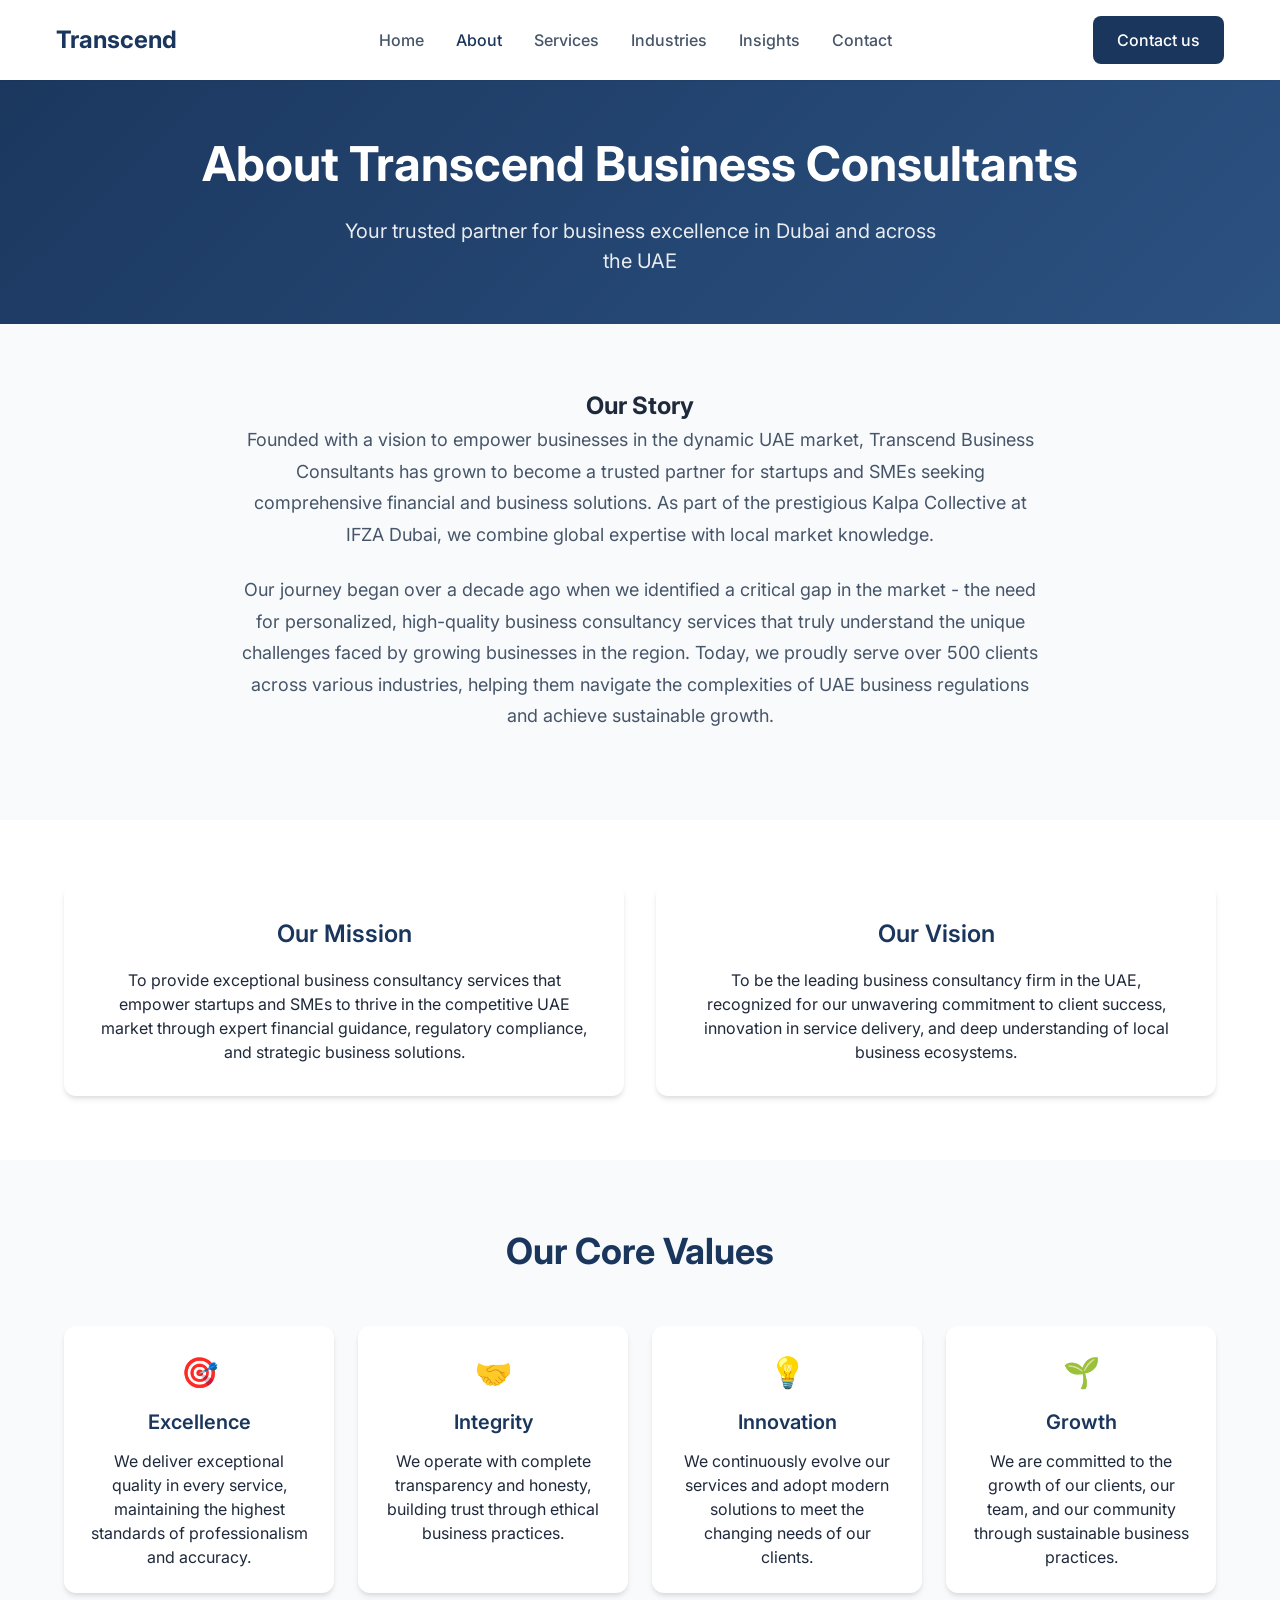
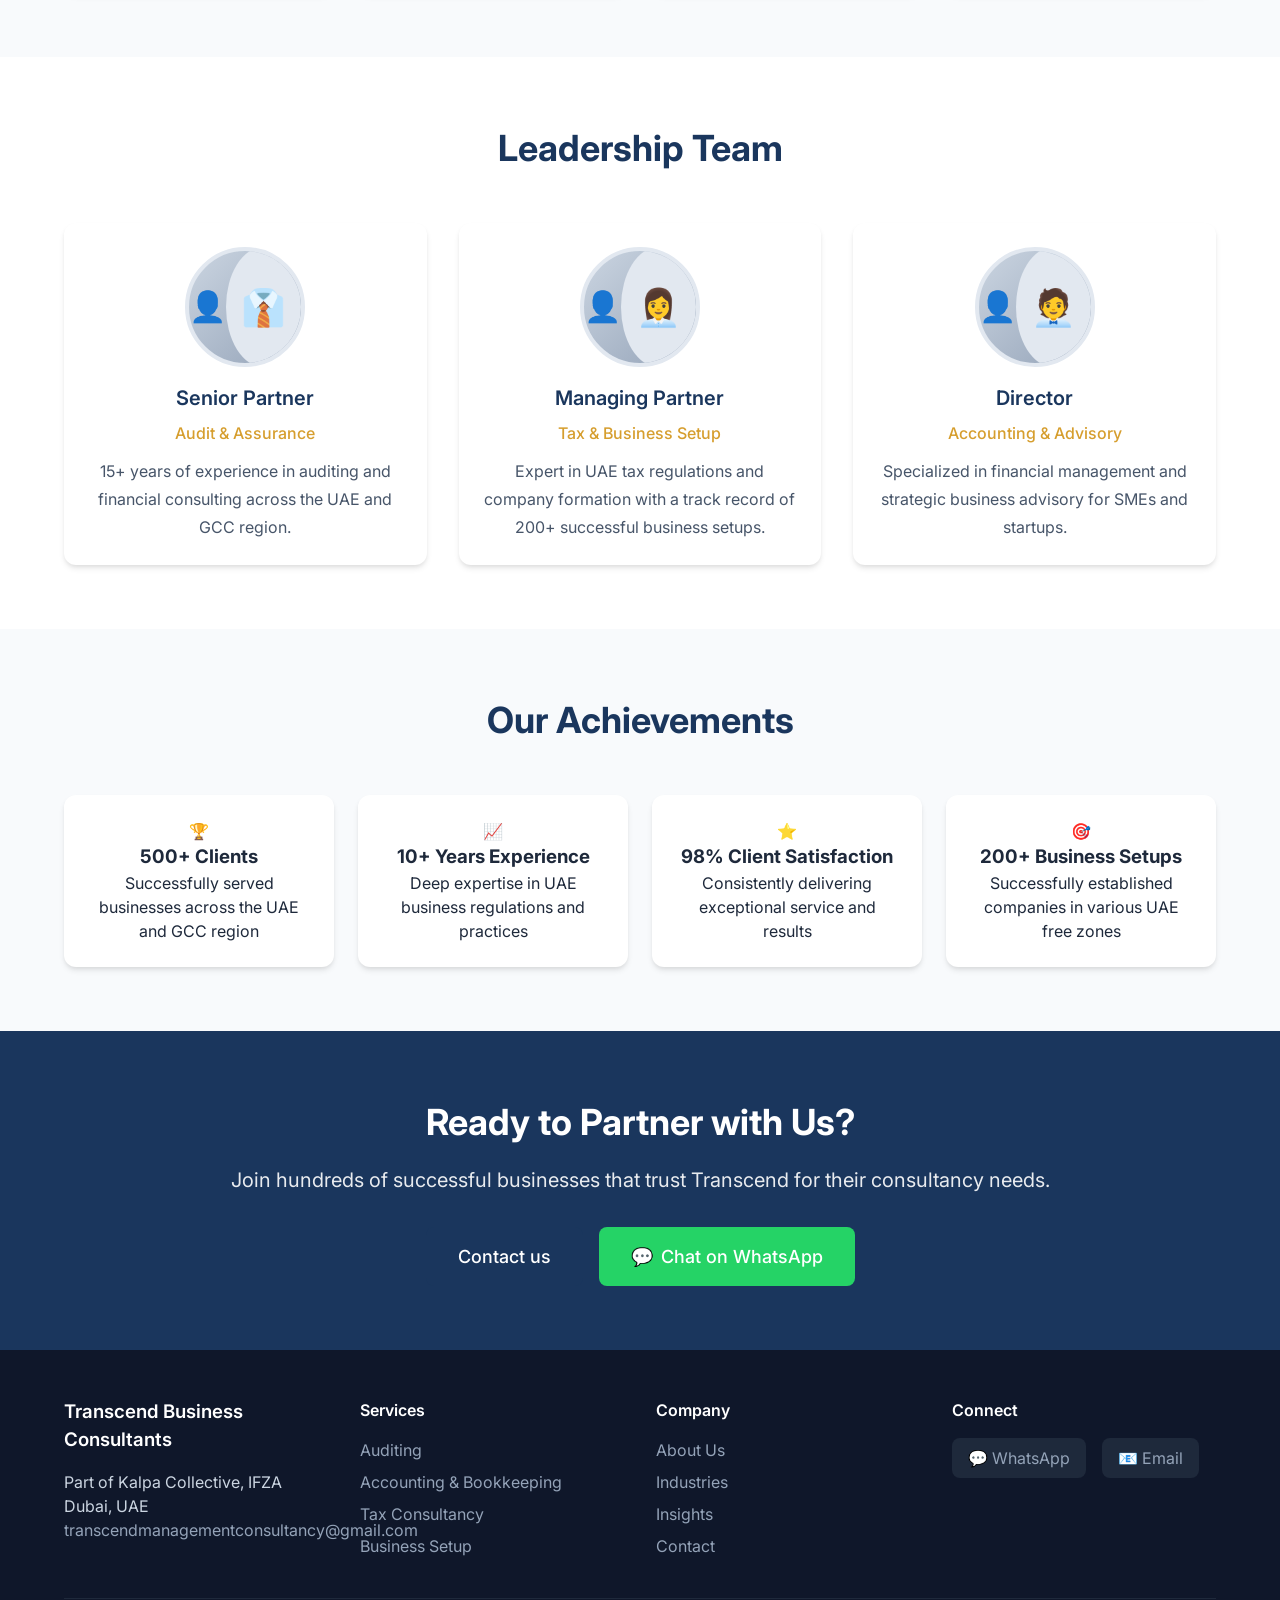
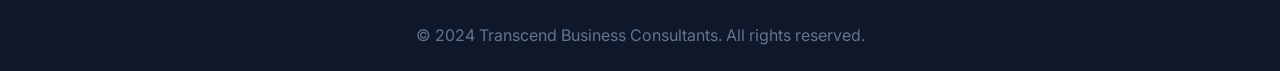
==== commit 2b4ac2b2: "Update email to transcendmanagementconsultancy@gmail.com across all pages" ====
--- a/about.html
+++ b/about.html
@@ -165,7 +165,7 @@
                     <p>Join hundreds of successful businesses that trust Transcend for their consultancy needs.</p>
                     <div class="cta-buttons">
                         <a href="contact.html" class="btn btn-primary btn-large">Contact us</a>
-                        <a href="https://wa.me/971508720841" class="btn btn-whatsapp btn-large" target="_blank">
+                        <a href="https://wa.me/971501209897" class="btn btn-whatsapp btn-large" target="_blank">
                             <span class="whatsapp-icon">💬</span> Chat on WhatsApp
                         </a>
                     </div>
@@ -181,7 +181,7 @@
                     <h3>Transcend Business Consultants</h3>
                     <p>Part of Kalpa Collective, IFZA<br>Dubai, UAE</p>
                     <div class="footer-contact">
-                        <a href="mailto:info@transcendconsultants.ae">info@transcendconsultants.ae</a>
+                        <a href="mailto:transcendmanagementconsultancy@gmail.com">transcendmanagementconsultancy@gmail.com</a>
                     </div>
                 </div>
                 <div class="footer-section">
@@ -205,8 +205,8 @@
                 <div class="footer-section">
                     <h4>Connect</h4>
                     <div class="social-links">
-                        <a href="https://wa.me/971508720841" class="social-link" target="_blank">💬 WhatsApp</a>
-                        <a href="mailto:info@transcendconsultants.ae" class="social-link">📧 Email</a>
+                        <a href="https://wa.me/971501209897" class="social-link" target="_blank">💬 WhatsApp</a>
+                        <a href="mailto:transcendmanagementconsultancy@gmail.com" class="social-link">📧 Email</a>
                     </div>
                 </div>
             </div>
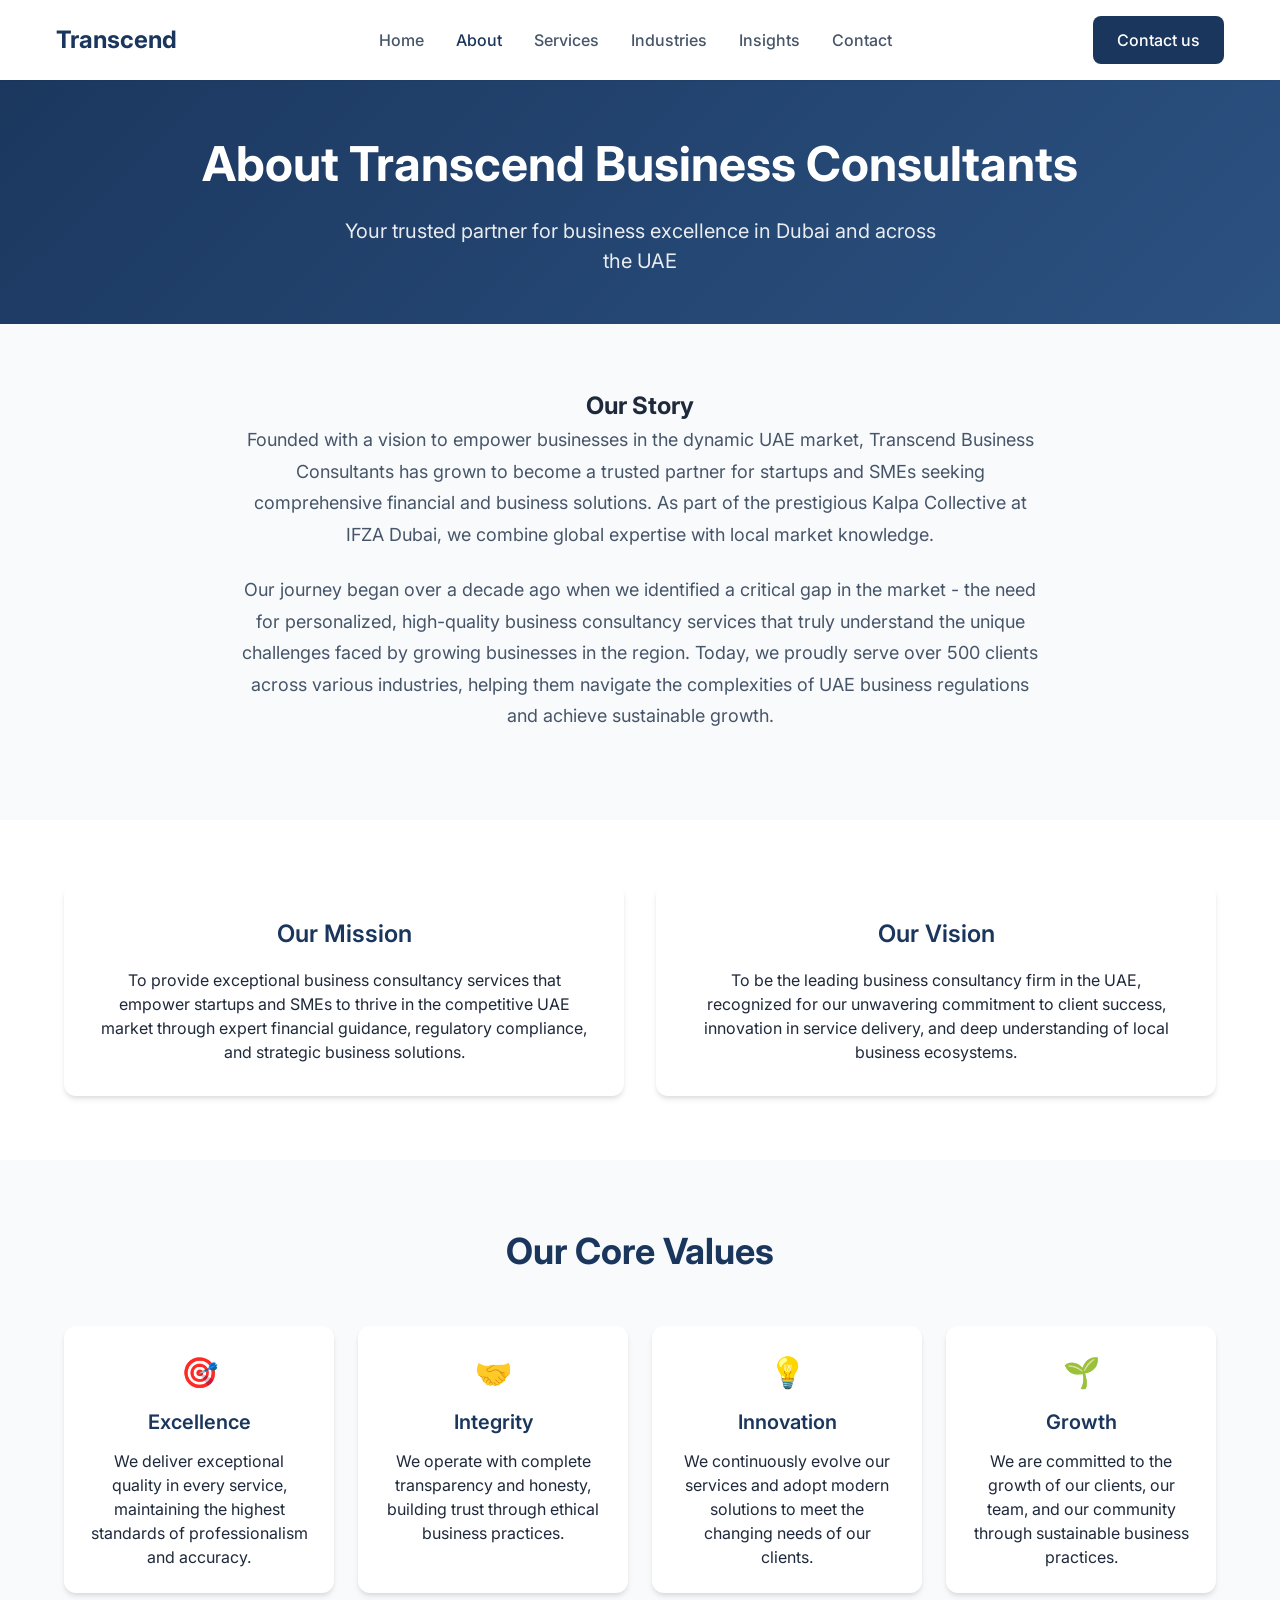
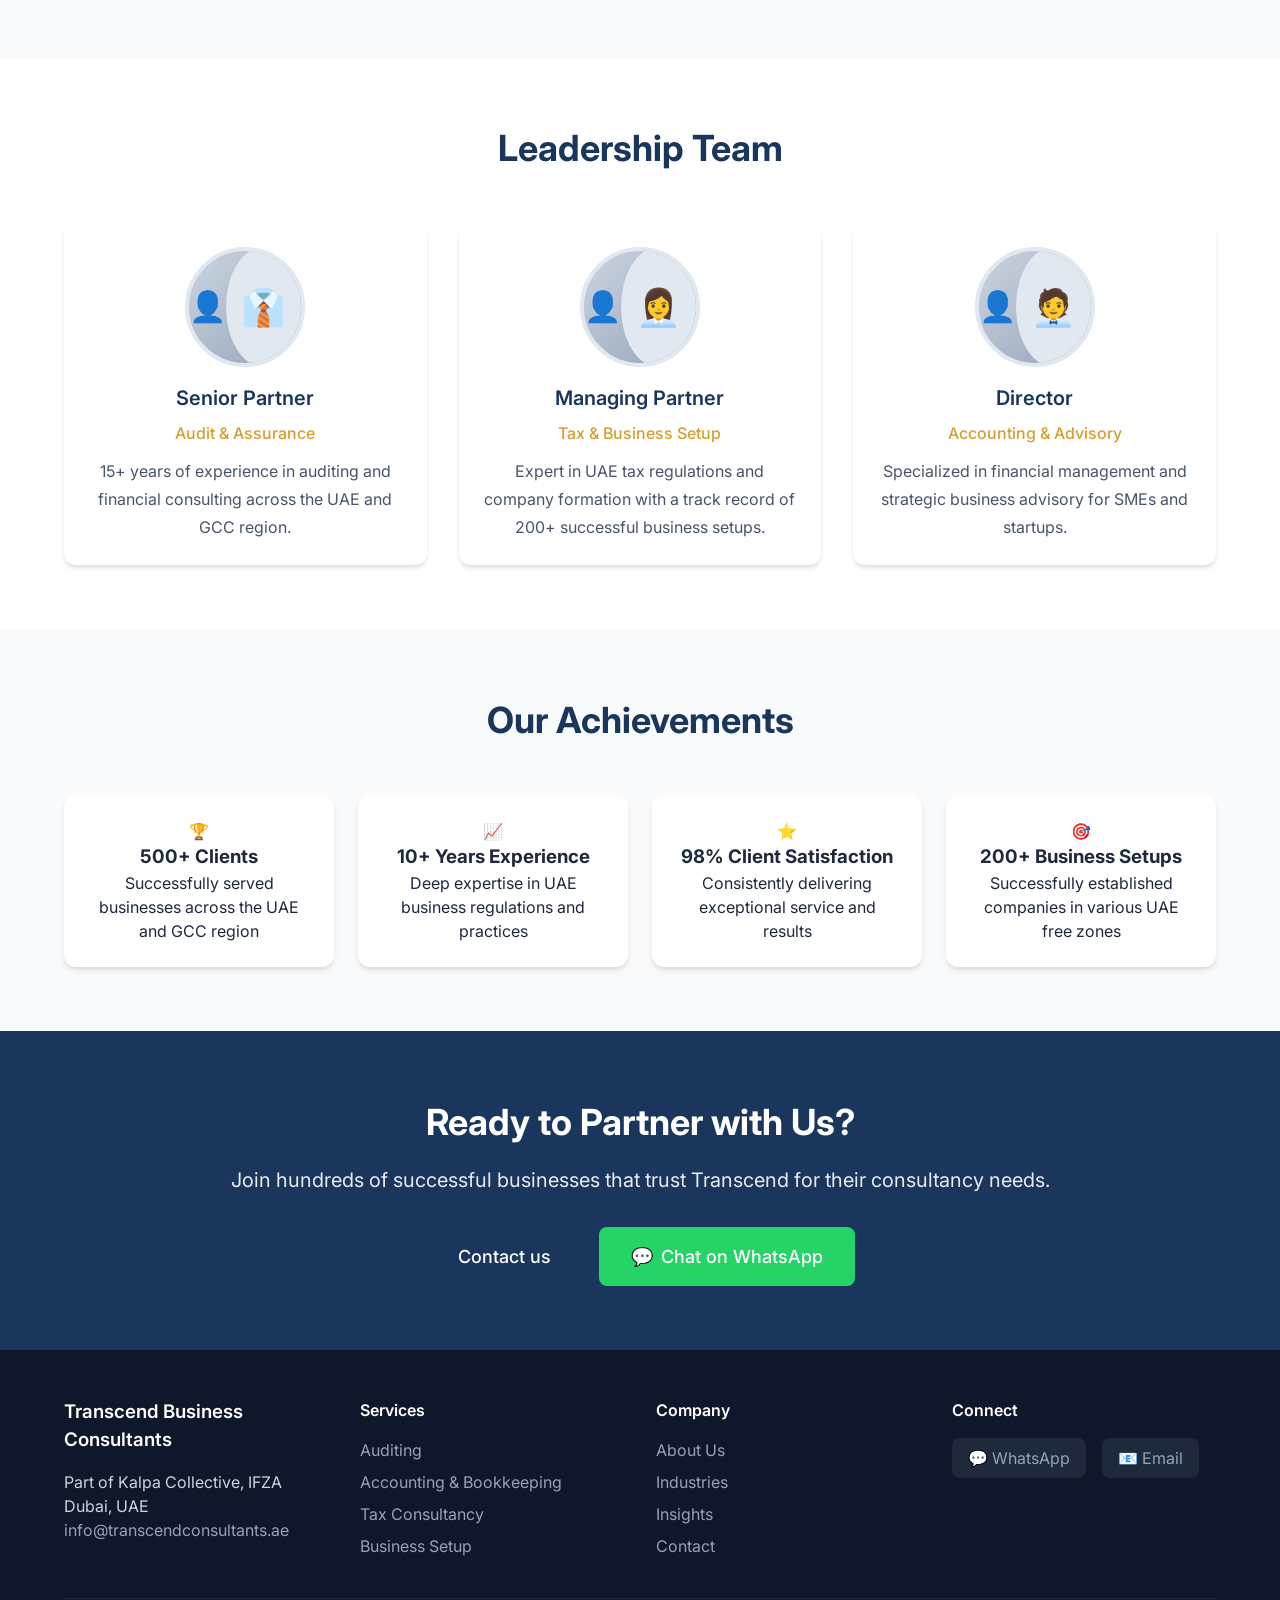
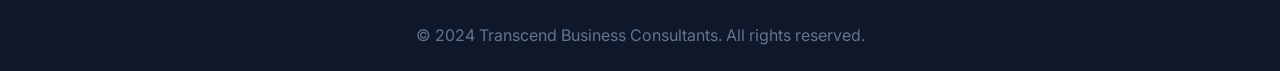
==== commit 380c7381: "Revert email back to info@transcendconsultants.ae" ====
--- a/about.html
+++ b/about.html
@@ -181,7 +181,7 @@
                     <h3>Transcend Business Consultants</h3>
                     <p>Part of Kalpa Collective, IFZA<br>Dubai, UAE</p>
                     <div class="footer-contact">
-                        <a href="mailto:transcendmanagementconsultancy@gmail.com">transcendmanagementconsultancy@gmail.com</a>
+                        <a href="mailto:info@transcendconsultants.ae">info@transcendconsultants.ae</a>
                     </div>
                 </div>
                 <div class="footer-section">
@@ -206,7 +206,7 @@
                     <h4>Connect</h4>
                     <div class="social-links">
                         <a href="https://wa.me/971501209897" class="social-link" target="_blank">💬 WhatsApp</a>
-                        <a href="mailto:transcendmanagementconsultancy@gmail.com" class="social-link">📧 Email</a>
+                        <a href="mailto:info@transcendconsultants.ae" class="social-link">📧 Email</a>
                     </div>
                 </div>
             </div>
